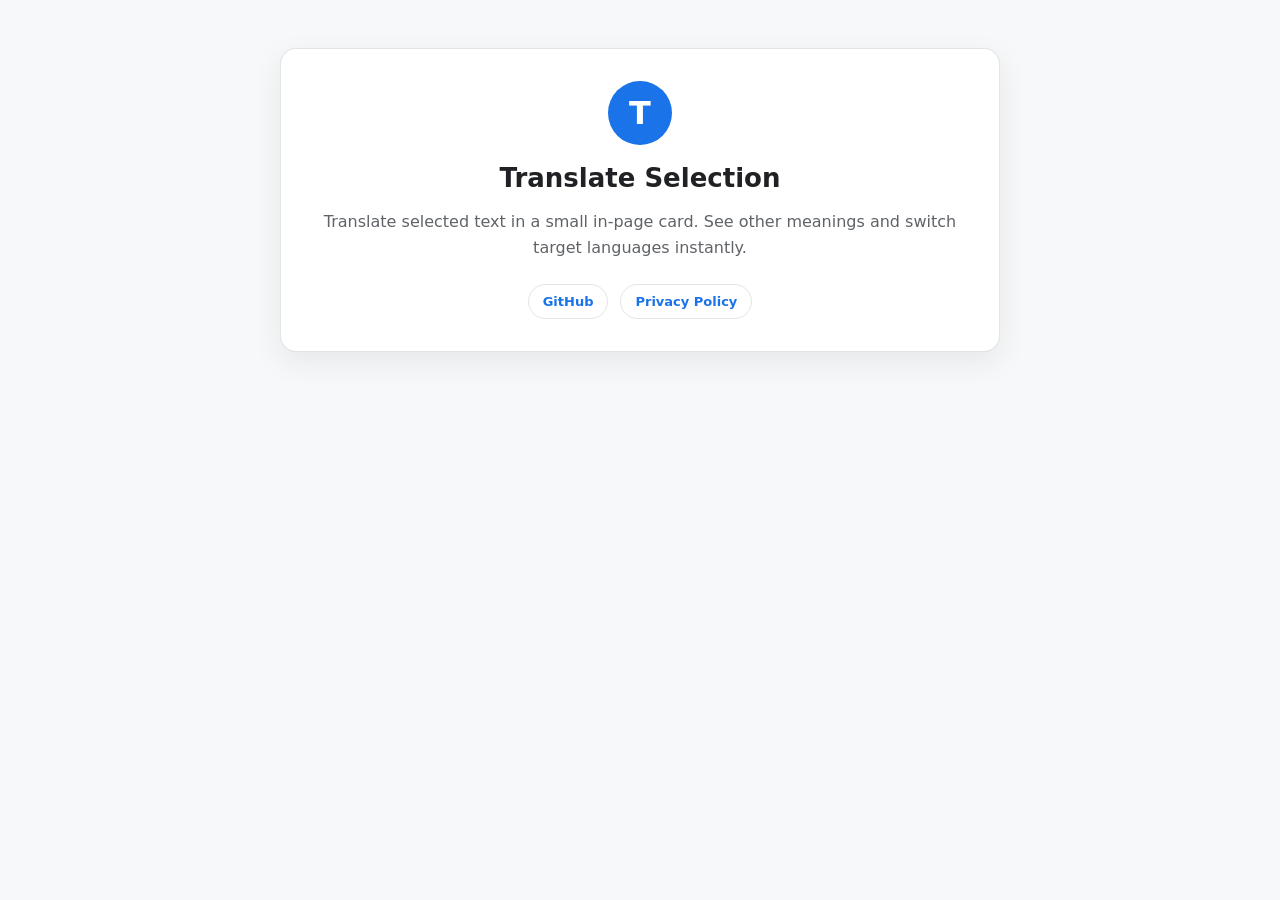
==== docs/index.html @ e42314cb "Add Chrome Web Store assets and privacy policy" ====
<!doctype html>
<html lang="en">
  <head>
    <meta charset="utf-8" />
    <meta name="viewport" content="width=device-width, initial-scale=1" />
    <title>Translate Selection</title>
    <style>
      :root {
        color-scheme: light dark;
        --bg: #f7f8fa;
        --text: #202124;
        --muted: #5f6368;
        --accent: #1a73e8;
        --card: #ffffff;
        --border: rgba(60, 64, 67, 0.14);
      }
      @media (prefers-color-scheme: dark) {
        :root {
          --bg: #17181a;
          --text: #e8eaed;
          --muted: #9aa0a6;
          --accent: #8ab4f8;
          --card: #202124;
          --border: rgba(255, 255, 255, 0.12);
        }
      }
      * { box-sizing: border-box; }
      body {
        margin: 0;
        background: var(--bg);
        color: var(--text);
        font-family: "Segoe UI", system-ui, -apple-system, Roboto, Arial, sans-serif;
      }
      main {
        width: min(720px, calc(100% - 32px));
        margin: 48px auto;
        padding: 32px;
        border: 1px solid var(--border);
        border-radius: 16px;
        background: var(--card);
        box-shadow: 0 10px 30px rgba(32, 33, 36, 0.08);
        text-align: center;
      }
      .logo {
        display: grid;
        place-items: center;
        width: 64px;
        height: 64px;
        margin: 0 auto 18px;
        border-radius: 50%;
        background: var(--accent);
        color: #fff;
        font-size: 32px;
        font-weight: 700;
      }
      h1 { margin: 0 0 8px; font-size: 26px; }
      p { color: var(--muted); line-height: 1.6; }
      nav {
        display: flex;
        flex-wrap: wrap;
        justify-content: center;
        gap: 12px;
        margin-top: 24px;
      }
      a {
        padding: 9px 14px;
        border: 1px solid var(--border);
        border-radius: 999px;
        color: var(--accent);
        font-size: 13px;
        font-weight: 600;
        text-decoration: none;
      }
      a:hover { border-color: var(--accent); }
    </style>
  </head>
  <body>
    <main>
      <div class="logo" aria-hidden="true">T</div>
      <h1>Translate Selection</h1>
      <p>
        Translate selected text in a small in-page card. See other meanings and
        switch target languages instantly.
      </p>
      <nav>
        <a href="https://github.com/olcanaskar/translate-selection">GitHub</a>
        <a href="./privacy.html">Privacy Policy</a>
      </nav>
    </main>
  </body>
</html>
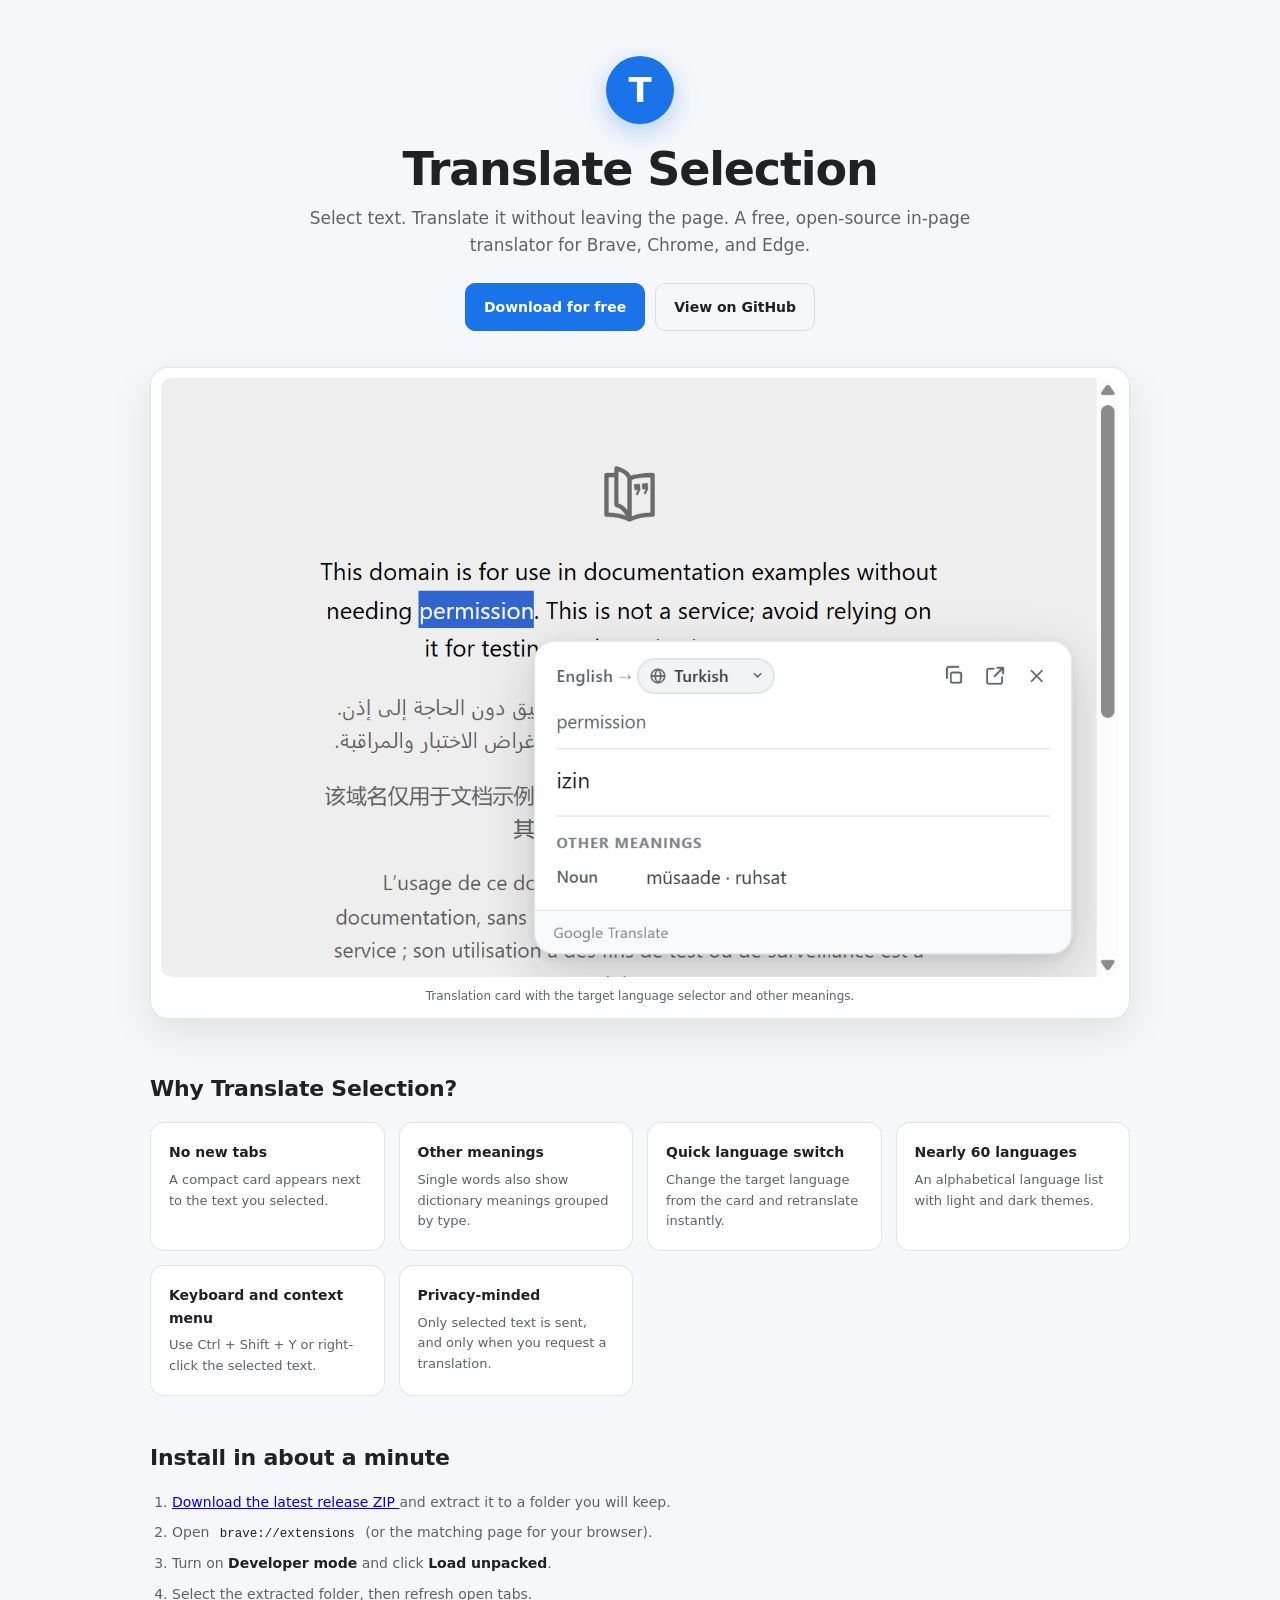
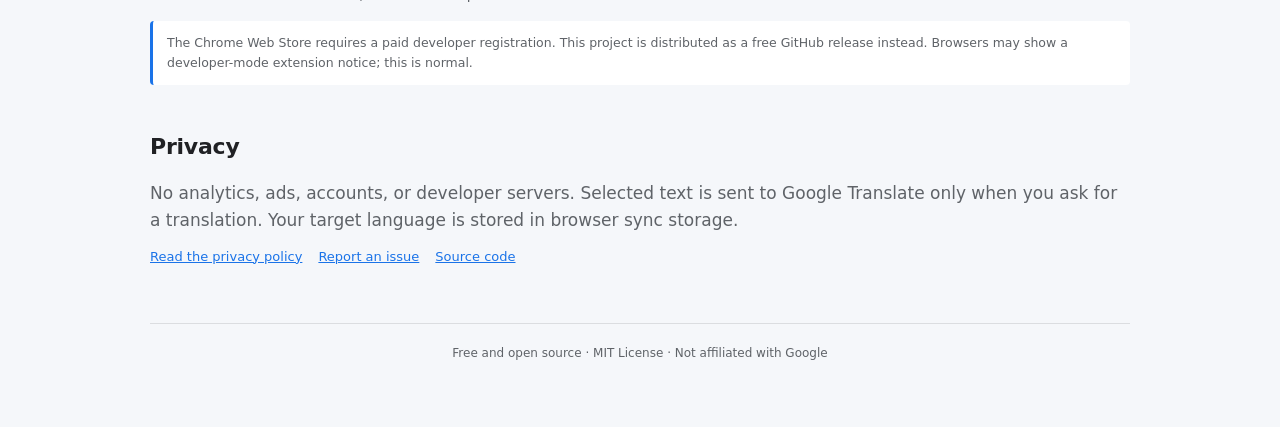
==== commit 8fe077a6: "Refocus repository on end users with GitHub release install" ====
--- a/docs/index.html
+++ b/docs/index.html
@@ -3,25 +3,33 @@
   <head>
     <meta charset="utf-8" />
     <meta name="viewport" content="width=device-width, initial-scale=1" />
-    <title>Translate Selection</title>
+    <title>Translate Selection — In-page translator for Brave & Chrome</title>
+    <meta
+      name="description"
+      content="Translate selected text in a small in-page card. Free, open source, and works in Brave, Chrome, and Edge."
+    />
     <style>
       :root {
         color-scheme: light dark;
-        --bg: #f7f8fa;
+        --bg: #f5f7fa;
+        --card: #ffffff;
         --text: #202124;
         --muted: #5f6368;
+        --border: rgba(60, 64, 67, 0.14);
         --accent: #1a73e8;
-        --card: #ffffff;
-        --border: rgba(60, 64, 67, 0.14);
+        --accent-strong: #1765cc;
+        --shadow: 0 14px 40px rgba(32, 33, 36, 0.1);
       }
       @media (prefers-color-scheme: dark) {
         :root {
           --bg: #17181a;
+          --card: #202124;
           --text: #e8eaed;
           --muted: #9aa0a6;
+          --border: rgba(255, 255, 255, 0.12);
           --accent: #8ab4f8;
-          --card: #202124;
-          --border: rgba(255, 255, 255, 0.12);
+          --accent-strong: #aecbfa;
+          --shadow: 0 14px 40px rgba(0, 0, 0, 0.45);
         }
       }
       * { box-sizing: border-box; }
@@ -30,62 +38,244 @@
         background: var(--bg);
         color: var(--text);
         font-family: "Segoe UI", system-ui, -apple-system, Roboto, Arial, sans-serif;
-      }
-      main {
-        width: min(720px, calc(100% - 32px));
-        margin: 48px auto;
-        padding: 32px;
-        border: 1px solid var(--border);
-        border-radius: 16px;
-        background: var(--card);
-        box-shadow: 0 10px 30px rgba(32, 33, 36, 0.08);
+        line-height: 1.6;
+      }
+      .wrap {
+        width: min(980px, calc(100% - 32px));
+        margin: 0 auto;
+        padding: 56px 0 64px;
+      }
+      .hero {
+        max-width: 680px;
+        margin: 0 auto 36px;
         text-align: center;
       }
       .logo {
         display: grid;
         place-items: center;
-        width: 64px;
-        height: 64px;
-        margin: 0 auto 18px;
+        width: 68px;
+        height: 68px;
+        margin: 0 auto 20px;
         border-radius: 50%;
         background: var(--accent);
         color: #fff;
-        font-size: 32px;
+        font-size: 34px;
         font-weight: 700;
-      }
-      h1 { margin: 0 0 8px; font-size: 26px; }
-      p { color: var(--muted); line-height: 1.6; }
-      nav {
+        box-shadow: 0 8px 24px rgba(26, 115, 232, 0.3);
+      }
+      h1 {
+        margin: 0 0 10px;
+        font-size: clamp(30px, 5vw, 46px);
+        line-height: 1.1;
+        letter-spacing: -0.025em;
+      }
+      .lead {
+        margin: 0 auto 24px;
+        color: var(--muted);
+        font-size: clamp(15px, 2vw, 17px);
+      }
+      .actions {
         display: flex;
         flex-wrap: wrap;
         justify-content: center;
-        gap: 12px;
-        margin-top: 24px;
-      }
-      a {
-        padding: 9px 14px;
+        gap: 10px;
+      }
+      .button {
+        display: inline-flex;
+        align-items: center;
+        gap: 8px;
+        padding: 12px 18px;
         border: 1px solid var(--border);
-        border-radius: 999px;
-        color: var(--accent);
-        font-size: 13px;
+        border-radius: 10px;
+        color: var(--text);
+        font-size: 14px;
         font-weight: 600;
         text-decoration: none;
-      }
-      a:hover { border-color: var(--accent); }
+        transition: background-color 0.15s ease, border-color 0.15s ease;
+      }
+      .button:hover { border-color: var(--accent); }
+      .button.primary {
+        border-color: var(--accent);
+        background: var(--accent);
+        color: #fff;
+      }
+      .button.primary:hover { background: var(--accent-strong); }
+      .shot {
+        margin: 36px 0 52px;
+        padding: 10px;
+        border: 1px solid var(--border);
+        border-radius: 18px;
+        background: var(--card);
+        box-shadow: var(--shadow);
+      }
+      .shot img {
+        display: block;
+        width: 100%;
+        height: auto;
+        border-radius: 10px;
+      }
+      .caption {
+        margin: 10px 4px 2px;
+        color: var(--muted);
+        font-size: 12px;
+        text-align: center;
+      }
+      section { margin-top: 44px; }
+      h2 { margin: 0 0 16px; font-size: 22px; letter-spacing: -0.01em; }
+      .grid {
+        display: grid;
+        grid-template-columns: repeat(auto-fit, minmax(220px, 1fr));
+        gap: 14px;
+      }
+      .feature {
+        padding: 18px;
+        border: 1px solid var(--border);
+        border-radius: 14px;
+        background: var(--card);
+      }
+      .feature h3 { margin: 0 0 6px; font-size: 14px; }
+      .feature p { margin: 0; color: var(--muted); font-size: 13px; }
+      ol.steps {
+        margin: 0;
+        padding-left: 22px;
+        color: var(--muted);
+        font-size: 14px;
+      }
+      ol.steps li { margin: 8px 0; }
+      ol.steps strong { color: var(--text); }
+      code {
+        padding: 2px 6px;
+        border-radius: 5px;
+        background: var(--bg);
+        color: var(--text);
+        font-size: 12.5px;
+      }
+      .note {
+        margin-top: 16px;
+        padding: 12px 14px;
+        border-left: 3px solid var(--accent);
+        border-radius: 4px;
+        background: var(--card);
+        color: var(--muted);
+        font-size: 12.5px;
+      }
+      .links {
+        display: flex;
+        flex-wrap: wrap;
+        gap: 16px;
+        margin-top: 12px;
+        font-size: 13px;
+      }
+      .links a { color: var(--accent); }
+      footer {
+        margin-top: 56px;
+        padding-top: 20px;
+        border-top: 1px solid var(--border);
+        color: var(--muted);
+        font-size: 12px;
+        text-align: center;
+      }
     </style>
   </head>
   <body>
-    <main>
-      <div class="logo" aria-hidden="true">T</div>
-      <h1>Translate Selection</h1>
-      <p>
-        Translate selected text in a small in-page card. See other meanings and
-        switch target languages instantly.
-      </p>
-      <nav>
-        <a href="https://github.com/olcanaskar/translate-selection">GitHub</a>
-        <a href="./privacy.html">Privacy Policy</a>
-      </nav>
+    <main class="wrap">
+      <header class="hero">
+        <div class="logo" aria-hidden="true">T</div>
+        <h1>Translate Selection</h1>
+        <p class="lead">
+          Select text. Translate it without leaving the page. A free, open-source
+          in-page translator for Brave, Chrome, and Edge.
+        </p>
+        <div class="actions">
+          <a
+            class="button primary"
+            href="https://github.com/olcanaskar/translate-selection/releases/latest/download/translate-selection.zip"
+          >
+            Download for free
+          </a>
+          <a class="button" href="https://github.com/olcanaskar/translate-selection">
+            View on GitHub
+          </a>
+        </div>
+      </header>
+
+      <div class="shot">
+        <img
+          src="screenshot-light.png"
+          alt="Translation card showing the Turkish translation of the word permission"
+        />
+        <p class="caption">
+          Translation card with the target language selector and other meanings.
+        </p>
+      </div>
+
+      <section>
+        <h2>Why Translate Selection?</h2>
+        <div class="grid">
+          <div class="feature">
+            <h3>No new tabs</h3>
+            <p>A compact card appears next to the text you selected.</p>
+          </div>
+          <div class="feature">
+            <h3>Other meanings</h3>
+            <p>Single words also show dictionary meanings grouped by type.</p>
+          </div>
+          <div class="feature">
+            <h3>Quick language switch</h3>
+            <p>Change the target language from the card and retranslate instantly.</p>
+          </div>
+          <div class="feature">
+            <h3>Nearly 60 languages</h3>
+            <p>An alphabetical language list with light and dark themes.</p>
+          </div>
+          <div class="feature">
+            <h3>Keyboard and context menu</h3>
+            <p>Use Ctrl + Shift + Y or right-click the selected text.</p>
+          </div>
+          <div class="feature">
+            <h3>Privacy-minded</h3>
+            <p>Only selected text is sent, and only when you request a translation.</p>
+          </div>
+        </div>
+      </section>
+
+      <section>
+        <h2>Install in about a minute</h2>
+        <ol class="steps">
+          <li>
+            <a href="https://github.com/olcanaskar/translate-selection/releases/latest/download/translate-selection.zip">
+              Download the latest release ZIP
+            </a>
+            and extract it to a folder you will keep.
+          </li>
+          <li>Open <code>brave://extensions</code> (or the matching page for your browser).</li>
+          <li>Turn on <strong>Developer mode</strong> and click <strong>Load unpacked</strong>.</li>
+          <li>Select the extracted folder, then refresh open tabs.</li>
+        </ol>
+        <p class="note">
+          The Chrome Web Store requires a paid developer registration. This
+          project is distributed as a free GitHub release instead. Browsers may
+          show a developer-mode extension notice; this is normal.
+        </p>
+      </section>
+
+      <section>
+        <h2>Privacy</h2>
+        <p class="lead" style="margin: 0; max-width: none">
+          No analytics, ads, accounts, or developer servers. Selected text is
+          sent to Google Translate only when you ask for a translation. Your
+          target language is stored in browser sync storage.
+        </p>
+        <div class="links">
+          <a href="privacy.html">Read the privacy policy</a>
+          <a href="https://github.com/olcanaskar/translate-selection/issues">Report an issue</a>
+          <a href="https://github.com/olcanaskar/translate-selection">Source code</a>
+        </div>
+      </section>
+
+      <footer>
+        Free and open source · MIT License · Not affiliated with Google
+      </footer>
     </main>
   </body>
 </html>
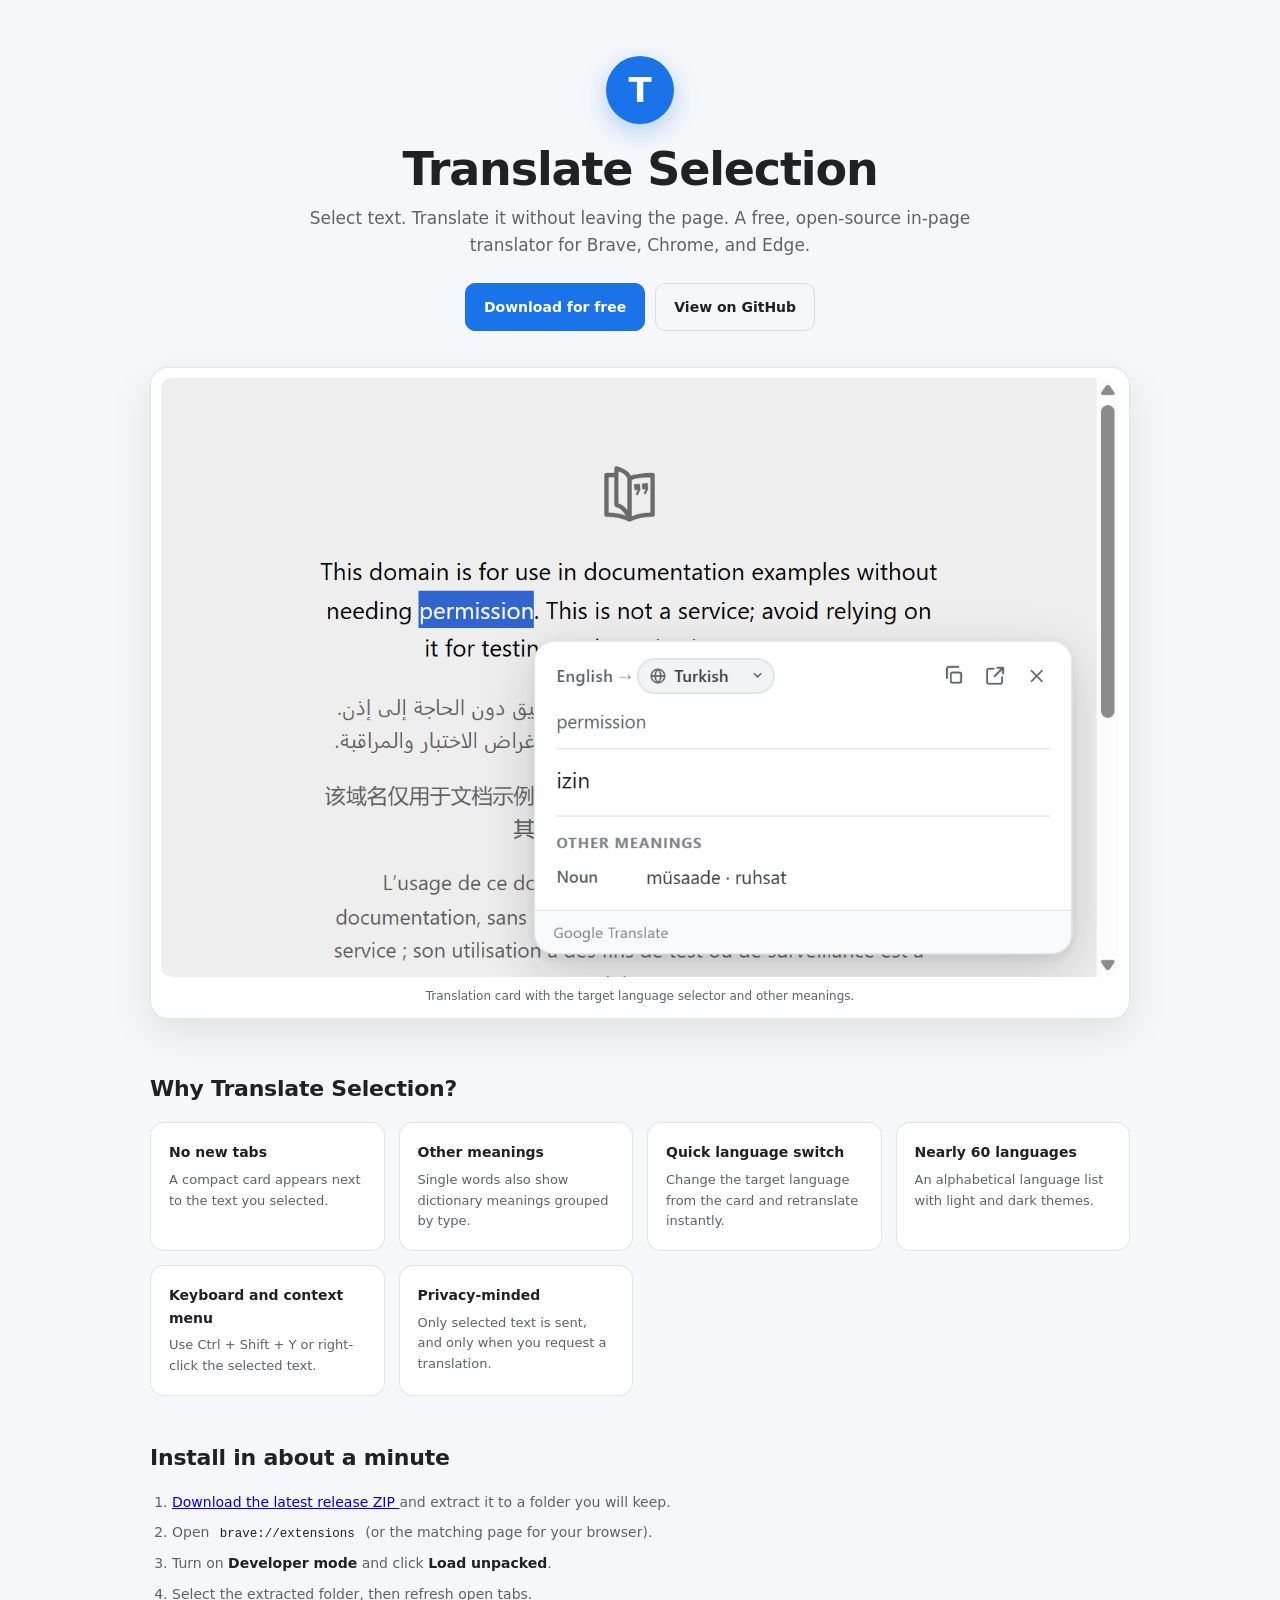
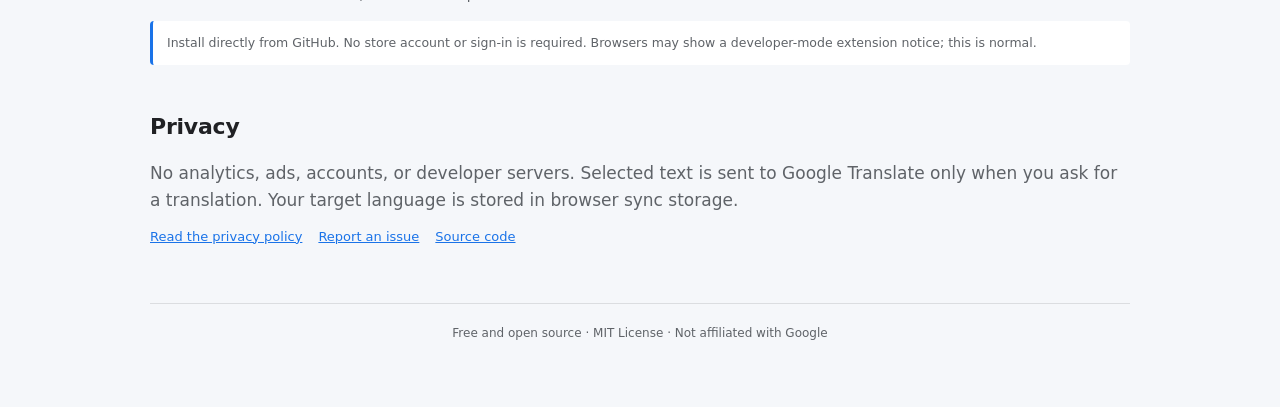
==== commit 741a8e73: "Polish end-user README and landing page" ====
--- a/docs/index.html
+++ b/docs/index.html
@@ -253,9 +253,8 @@
           <li>Select the extracted folder, then refresh open tabs.</li>
         </ol>
         <p class="note">
-          The Chrome Web Store requires a paid developer registration. This
-          project is distributed as a free GitHub release instead. Browsers may
-          show a developer-mode extension notice; this is normal.
+          Install directly from GitHub. No store account or sign-in is required.
+          Browsers may show a developer-mode extension notice; this is normal.
         </p>
       </section>
 
